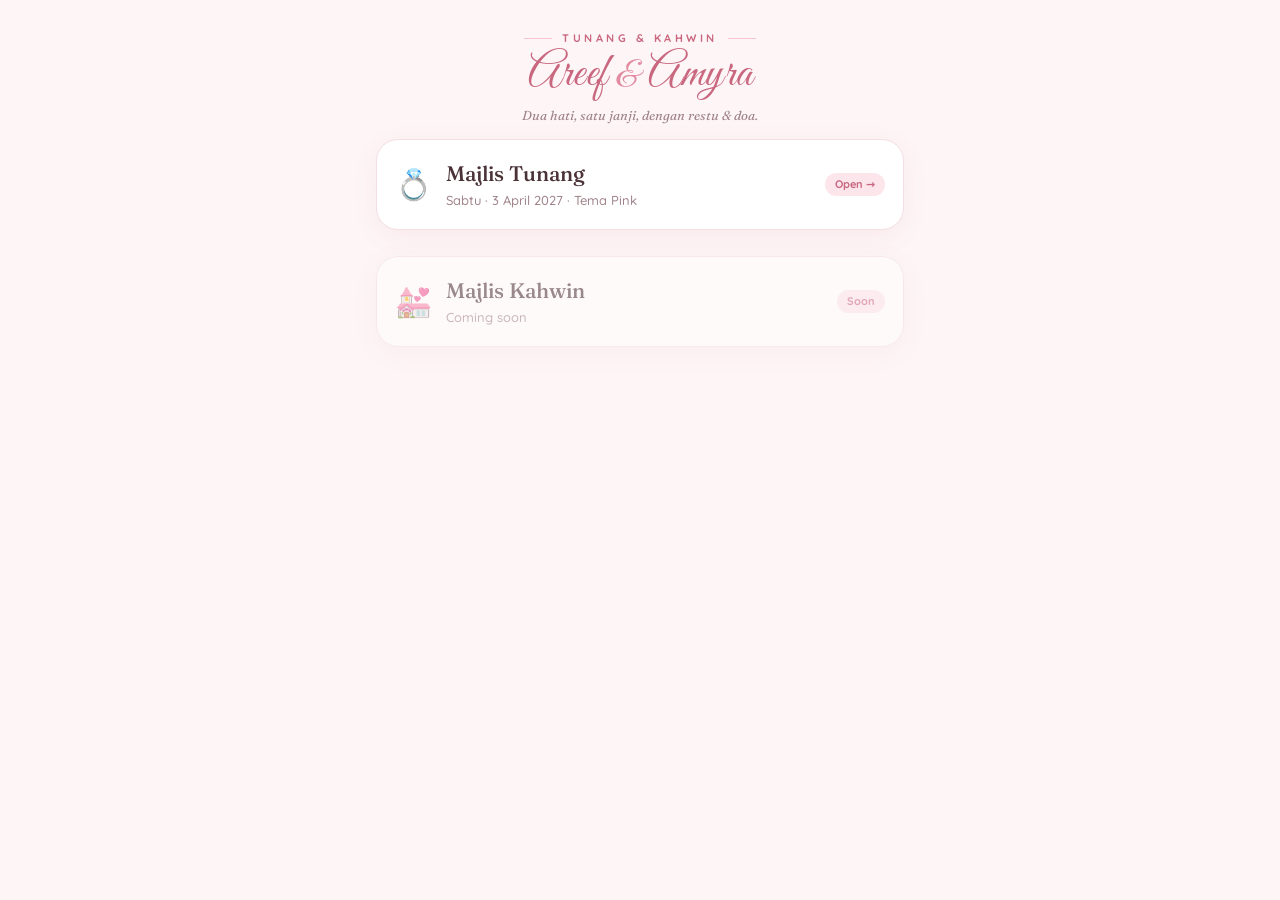
==== index.html @ 28b75dd6 "Engagement checklist with Google Sheets sync" ====
<!doctype html>
<html lang="ms">
<head>
  <meta charset="utf-8">
  <meta name="viewport" content="width=device-width, initial-scale=1">
  <title>Areef &amp; Amyra ♡</title>
  <meta name="description" content="Checklist tunang &amp; kahwin Areef &amp; Amyra.">
  <link rel="icon" href="data:image/svg+xml,<svg xmlns='http://www.w3.org/2000/svg' viewBox='0 0 100 100'><text y='.9em' font-size='90'>💍</text></svg>">
  <link rel="preconnect" href="https://fonts.googleapis.com">
  <link rel="preconnect" href="https://fonts.gstatic.com" crossorigin>
  <link href="https://fonts.googleapis.com/css2?family=Fraunces:ital,wght@0,500;1,500&family=Great+Vibes&family=Quicksand:wght@500;600;700&display=swap" rel="stylesheet">
  <link rel="stylesheet" href="css/style.css">
</head>
<body>
  <main>
    <header class="hero">
      <p class="kicker">Tunang &amp; Kahwin</p>
      <h1 class="couple">Areef <span>&amp;</span> Amyra</h1>
      <p class="tagline">Dua hati, satu janji, dengan restu &amp; doa.</p>
    </header>
    <div class="picks">
      <a class="card pick" href="tunang.html">
        <span class="big-emoji">💍</span>
        <div><h2>Majlis Tunang</h2><p>Sabtu · 3 April 2027 · Tema Pink</p></div>
        <span class="pill">Open →</span>
      </a>
      <div class="card pick soon">
        <span class="big-emoji">💒</span>
        <div><h2>Majlis Kahwin</h2><p>Coming soon</p></div>
        <span class="pill">Soon</span>
      </div>
    </div>
  </main>
</body>
</html>
---- css/style.css ----
/* Soft pink, minimalist. Change --accent to match the outfit exactly. */
:root {
  --bg: #fdf5f6;
  --card: #ffffff;
  --ink: #4a3237;
  --muted: #a0848a;
  --line: #f3dfe4;
  --accent: #e28aa0;        /* dusty rose */
  --accent-deep: #c9677f;
  --accent-soft: #fce6ec;
  --planned: #f6c6d3;
  --danger: #c4505f;
  --warn: #c98a2e;
  --ok: #5f9b7a;
  --shadow: 0 6px 24px rgba(201, 103, 127, 0.08);
  color-scheme: light;
}
@media (prefers-color-scheme: dark) {
  :root:not([data-theme="light"]) {
    --bg: #1d1517; --card: #281d20; --ink: #f7e9ec; --muted: #b9989f;
    --line: #3b2a2f; --accent: #f0a1b4; --accent-deep: #f6b9c7;
    --accent-soft: #3d272d; --planned: #6b3c48; --danger: #f08a96;
    --warn: #e9b867; --ok: #8fcaa8;
    --shadow: none; color-scheme: dark;
  }
}

* { box-sizing: border-box; }
html { -webkit-text-size-adjust: 100%; }
body {
  margin: 0;
  background: var(--bg);
  color: var(--ink);
  font: 15px/1.5 "Quicksand", system-ui, sans-serif;
  font-weight: 500;
}
main { max-width: 560px; margin: 0 auto; padding: 20px 16px 48px; }
button, input { font: inherit; color: inherit; }
h1, h2 { font-family: "Fraunces", Georgia, serif; font-weight: 500; margin: 0; }

.back { color: var(--muted); text-decoration: none; font-size: 13px; }
.back:hover { color: var(--accent-deep); }

.hero { text-align: center; margin: 10px 0 16px; }
.kicker {
  margin: 0; color: var(--accent-deep); letter-spacing: .32em; font-size: 11px; font-weight: 700; text-transform: uppercase;
  display: flex; align-items: center; justify-content: center; gap: 10px;
}
.kicker::before, .kicker::after { content: ''; width: 28px; height: 1px; background: var(--planned); }
.hero h1 { font-size: 30px; font-style: italic; margin: 2px 0; }
.hero h1.couple {
  font: 400 46px/1.05 "Great Vibes", "Fraunces", cursive; font-style: normal; color: var(--accent-deep);
  margin: 4px 0 2px; letter-spacing: .01em;
}
.couple span { color: var(--accent); font-size: .8em; }
.when { margin: 0; font: italic 500 15px "Fraunces", Georgia, serif; color: var(--ink); }
.hero-pills { margin: 8px 0 0; display: flex; justify-content: center; gap: 6px; flex-wrap: wrap; }
.hero-pills span {
  display: inline-flex; align-items: center; gap: 6px; padding: 3px 11px; border-radius: 99px;
  font-size: 12px; font-weight: 700; background: var(--accent-soft); color: var(--accent-deep);
}
.pill-theme i { width: 9px; height: 9px; border-radius: 50%; background: linear-gradient(135deg, #f7b6c8, var(--accent)); }
.tagline { margin: 8px 0 0; color: var(--muted); font: italic 13px "Fraunces", Georgia, serif; }

.card {
  background: var(--card);
  border: 1px solid var(--line);
  border-radius: 22px;
  padding: 18px;
  margin-bottom: 14px;
  box-shadow: var(--shadow);
}
.label { margin: 0; color: var(--muted); font-size: 12px; text-transform: uppercase; letter-spacing: .1em; }
.emoji { margin-right: 8px; }

/* ---------- Budget ---------- */
.budget-top { display: flex; justify-content: space-between; align-items: center; gap: 12px; }
.big { margin: 2px 0 0; font-size: 26px; font-weight: 700; white-space: nowrap; }
.cap {
  display: inline-flex; align-items: center; gap: 3px; margin-top: 4px; padding: 3px 10px; cursor: text;
  border: 1px dashed var(--planned); border-radius: 99px; font-size: 13px; color: var(--muted); white-space: nowrap;
  transition: border-color .15s, background .15s;
}
.cap:hover { border-color: var(--accent); background: var(--accent-soft); }
.cap:focus-within { border: 1px solid var(--accent); background: var(--accent-soft); }
.cap span { font-weight: 600; }
.cap input {
  width: 58px; border: none; background: transparent; padding: 0; color: var(--ink); font-weight: 700;
  -moz-appearance: textfield;
}
.cap input::-webkit-inner-spin-button { -webkit-appearance: none; }
.cap input:focus { outline: none; }
.cap i { font-style: normal; color: var(--accent-deep); font-size: 12px; }
.help-btn {
  width: 16px; height: 16px; border-radius: 50%; border: 1px solid var(--muted); background: none; padding: 0;
  font-size: 10px; line-height: 1; color: var(--muted); cursor: pointer; vertical-align: 1px; margin-left: 4px;
}
.help-btn:hover, .help-btn[aria-expanded="true"] { border-color: var(--accent); color: #fff; background: var(--accent); }
.help { margin: 10px 0 0; padding: 10px 12px; border-radius: 12px; background: var(--accent-soft); font-size: 12px; display: grid; grid-template-columns: auto 1fr; gap: 3px 10px; }
.help[hidden] { display: none; }
.help dt { font-weight: 700; color: var(--ink); white-space: nowrap; }
.help dd { margin: 0; color: var(--muted); }
.ring {
  --p: 0;
  width: 64px; height: 64px; border-radius: 50%; flex: none;
  background: conic-gradient(var(--accent) calc(var(--p) * 1%), var(--accent-soft) 0);
  display: grid; place-items: center; transition: background .3s;
}
.ring span {
  width: 50px; height: 50px; border-radius: 50%; background: var(--card);
  display: grid; place-items: center; font-weight: 700; font-size: 14px;
}
.bar {
  display: flex; height: 10px; border-radius: 99px; overflow: hidden;
  background: var(--accent-soft); margin: 16px 0 10px;
}
.bar i { display: block; height: 100%; transition: width .35s ease; }
.bar i:first-child { background: var(--accent); }
.bar i:last-child { background: var(--planned); }
.legend { display: flex; justify-content: space-between; flex-wrap: wrap; gap: 6px; font-size: 13px; color: var(--muted); }
.legend b { color: var(--ink); }
.dot { display: inline-block; width: 8px; height: 8px; border-radius: 50%; margin-right: 6px; }
.dot.paid { background: var(--accent); }
.dot.planned { background: var(--planned); }
.dot.free { background: var(--accent-soft); box-shadow: inset 0 0 0 1px var(--planned); }
.legend em { font-style: normal; }
.budget.over .big, .budget.over [data-left], .budget.over [data-left-label] { color: var(--danger); }

.next-due {
  display: block; width: 100%; margin-top: 10px; padding: 7px 10px; border: none; border-radius: 12px;
  background: var(--accent-soft); color: var(--ink); font-size: 12.5px; text-align: left; cursor: pointer;
}
.next-due[hidden] { display: none; }
.next-due span, .next-due b { display: block; white-space: nowrap; overflow: hidden; text-overflow: ellipsis; }
.next-due b { font-size: 13.5px; color: var(--ink); }
.next-due.soon span { color: var(--warn); font-weight: 700; }
.next-due.overdue span { color: var(--danger); font-weight: 700; }
.due-dot { display: inline-block; width: 7px; height: 7px; border-radius: 50%; margin-left: 6px; vertical-align: middle; flex: none; }
.due-dot.soon { background: var(--warn); }
.due-dot.overdue { background: var(--danger); }

/* ---------- Overview table (left) ---------- */
.ov-head { display: flex; justify-content: space-between; align-items: center; margin-bottom: 6px; }
.add-cat {
  width: 26px; height: 26px; border-radius: 50%; padding: 0; line-height: 1; font-size: 16px; font-weight: 700; cursor: pointer;
  border: 1px dashed var(--accent); background: none; color: var(--accent-deep);
}
.add-cat:hover, .add-cat:focus-visible { background: var(--accent); color: #fff; border-style: solid; outline: none; }
.cat-form { display: flex; gap: 6px; margin-top: 8px; }
.cat-form[hidden] { display: none; }
.cat-form input {
  min-width: 0; border: 1px solid var(--line); border-radius: 10px; background: transparent;
  padding: 6px 10px; font-size: 14px;
}
.cat-form input[name="emoji"] { width: 44px; flex: none; text-align: center; padding: 6px 4px; }
.cat-form input[name="name"] { flex: 1; }
.cat-form input:focus { outline: none; border-color: var(--accent); }
.cat-form button { border: none; border-radius: 10px; background: var(--accent); color: #fff; font-weight: 700; padding: 0 12px; cursor: pointer; }
/* ✎ × sit in the mini-bar slot and swap in on hover/focus, so names keep their width */
.ov-act { display: none; justify-content: center; gap: 4px; }
@media (hover: hover) {
  .overview tbody tr:is(:hover, :focus-within, .editing) .ov-bar > span:first-child { display: none; }
  .overview tbody tr:is(:hover, :focus-within, .editing) .ov-act { display: flex; }
}
@media (hover: none) {            /* touch: no hover, so show the bar and ✎ × side by side */
  .overview .ov-bar { width: 112px; white-space: nowrap; }
  .overview tbody .ov-bar > span:first-child { display: inline-block; width: 36px; vertical-align: middle; }
  .overview tbody .ov-act { display: inline-flex; vertical-align: middle; margin-left: 4px; gap: 2px; }
  .overview tbody .ov-act button { width: 30px; height: 30px; font-size: 16px; }
}
.del-cat, .edit-cat {
  cursor: pointer; border: none; background: none; padding: 0 2px; font-size: 16px; line-height: 1; color: var(--muted);
  opacity: .6; transition: opacity .15s, color .15s;
}
.overview tbody tr:hover :is(.del-cat, .edit-cat), :is(.del-cat, .edit-cat):focus-visible { opacity: .8; }
.edit-cat { font-size: 13px; }
.edit-cat:hover { color: var(--accent-deep); opacity: 1; }
.edit-cat:focus-visible { outline: 2px solid var(--accent); border-radius: 4px; }
.overview tbody tr.editing td { background: var(--accent-soft); box-shadow: inset 0 0 0 0 var(--accent); }
.overview tbody tr.editing .ov-name { color: var(--accent-deep); }
.del-cat:hover { color: var(--danger); opacity: 1; }
.del-cat:focus-visible { outline: 2px solid var(--accent); border-radius: 4px; }
@media (hover: none) { .del-cat, .edit-cat { opacity: .5; } }
.overview table { width: 100%; border-collapse: collapse; font-size: 14px; table-layout: fixed; }
.overview td { padding: 7px 0; border-top: 1px dashed var(--line); vertical-align: middle; }
.overview tbody tr:first-child td { border-top: none; }
.overview tbody tr { cursor: pointer; }
.overview tbody tr td { transition: background .15s; }
.overview tbody tr:hover td, .overview tbody tr:focus-visible td { background: var(--accent-soft); }
.overview tbody tr.on td { background: var(--accent-soft); }
.overview tbody tr.on .ov-name { font-weight: 700; }
.overview tbody tr:focus-visible { outline: none; }
.overview tr td:first-child { padding-left: 8px; border-radius: 10px 0 0 10px; }
.overview tr td:last-child { padding-right: 8px; border-radius: 0 10px 10px 0; }
.ov-name { white-space: nowrap; overflow: hidden; text-overflow: ellipsis; }
.ov-name .emoji { margin-right: 6px; }
.ov-bar { width: 56px; padding: 0 8px !important; }
.ov-bar > span:first-child { display: block; height: 6px; border-radius: 99px; background: var(--accent-soft); overflow: hidden; }
.ov-bar i { display: block; height: 100%; width: 0; background: var(--accent); border-radius: 99px; transition: width .35s ease; }
.overview tbody tr:hover .ov-bar > span:first-child, .overview tbody tr.on .ov-bar > span:first-child { background: var(--card); }
.ov-count { color: var(--muted); font-size: 12px; font-weight: 700; text-align: right; white-space: nowrap; width: 38px; }
.ov-rm { text-align: right; font-weight: 700; color: var(--accent-deep); white-space: nowrap; width: 88px; }
.complete .ov-name { color: var(--muted); text-decoration: line-through; text-decoration-color: var(--accent); }
.complete .ov-count { color: var(--accent-deep); }
.theirs-row .ov-rm { color: var(--muted); }
.overview tfoot td { border-top: 1.5px solid var(--line); padding-top: 9px; font-weight: 700; background: var(--card); }
.overview tfoot .ov-count { color: var(--ink); }

/* ---------- KPI strip ---------- */
.kpis { overflow-x: auto; scrollbar-width: none; margin: 0 -2px 14px; padding: 2px; scroll-snap-type: x mandatory; }
.kpi { scroll-snap-align: start; }
.kpis::-webkit-scrollbar { display: none; }
.kpi-track { display: flex; width: max-content; }
.kpi-track > [aria-hidden] { display: none; }               /* the loop copy only shows while moving */
.kpis.moving { overflow: hidden; mask-image: linear-gradient(90deg, transparent, #000 24px, #000 calc(100% - 24px), transparent); }
.kpis.moving .kpi-track > [aria-hidden] { display: flex; }
.kpis.moving .kpi-track { animation: marquee var(--dur, 30s) linear infinite; }
.kpis.moving:hover .kpi-track, .kpis.moving:focus-within .kpi-track { animation-play-state: paused; }
@keyframes marquee { to { transform: translateX(-50%); } }
/* When every card fits, stop moving and stretch them to fill the row */
@media (min-width: 960px) and (min-height: 600px) {
  .kpis:not(.moving) .kpi-track { width: 100%; }
  .kpis:not(.moving) .kpi { flex: 1 1 0; min-width: 0; }
  .kpis:not(.moving) .kpi:last-child { margin-right: 0; }
}

.kpi {
  flex: none; width: 196px; margin-right: 12px; padding: 12px 14px;
  display: flex; flex-direction: column; gap: 4px; text-align: left; cursor: pointer;
  background: var(--card); border: 1px solid var(--line); border-radius: 18px; box-shadow: var(--shadow);
  transition: border-color .2s, transform .2s, background .2s;
}
.kpi:hover { transform: translateY(-2px); border-color: var(--planned); }
.kpi:focus-visible { outline: 2px solid var(--accent); outline-offset: 2px; }
.kpi.on { border-color: var(--accent); background: var(--accent-soft); }
.kpi.theirs { background: var(--accent-soft); border-color: transparent; }
.kpi.theirs.on { border-color: var(--accent); }
.kpi-top { display: flex; align-items: center; min-width: 0; font-size: 13px; color: var(--muted); font-weight: 600; }
.kpi-top .emoji { margin-right: 6px; font-size: 15px; }
.kpi-name { white-space: nowrap; overflow: hidden; text-overflow: ellipsis; }
.kpi-rm { font-size: 22px; font-weight: 700; line-height: 1.2; }
.kpi-bar { display: block; height: 6px; border-radius: 99px; background: var(--accent-soft); overflow: hidden; }
.kpi.on .kpi-bar, .kpi.theirs .kpi-bar { background: var(--card); }
.kpi-bar i { display: block; height: 100%; width: 0; background: var(--accent); border-radius: 99px; transition: width .35s ease; }
.kpi-foot { display: flex; justify-content: space-between; gap: 6px; font-size: 12px; color: var(--muted); font-weight: 600; }
.kpi.complete .kpi-foot span:first-child { color: var(--accent-deep); }

/* ---------- Detail panel ---------- */
.detail { padding: 18px 20px; }
.detail.flash { animation: flash .9s ease; }
@keyframes flash { 0%, 50% { box-shadow: 0 0 0 3px var(--planned); } 100% { box-shadow: var(--shadow); } }
.d-head { display: flex; justify-content: space-between; align-items: flex-start; gap: 16px; flex-wrap: wrap; margin-bottom: 10px; }
.d-head h2 { font-size: 24px; }
.tip { margin: 2px 0 0; color: var(--muted); font-size: 13px; }
.d-stats { display: flex; gap: 8px; flex-wrap: wrap; }
.d-stats span { background: var(--accent-soft); border-radius: 14px; padding: 6px 12px; display: flex; flex-direction: column; min-width: 78px; }
.d-stats small { font-size: 11px; color: var(--muted); text-transform: uppercase; letter-spacing: .06em; }
.d-stats b { font-size: 16px; }

.d-wrap { overflow: auto; scrollbar-width: thin; }
.d-table { width: 100%; border-collapse: collapse; font-size: 14px; }
.d-table th {
  text-align: left; font-size: 11px; font-weight: 700; color: var(--muted); text-transform: uppercase;
  letter-spacing: .06em; padding: 6px 8px; border-bottom: 1.5px solid var(--line);
  position: sticky; top: 0; background: var(--card); z-index: 1; white-space: nowrap;
}
.d-table td { padding: 8px; border-top: 1px dashed var(--line); vertical-align: middle; }
.d-table tbody tr:first-child td { border-top: none; }
.d-table tr.flash td { animation: rowflash 1.4s ease; }
@keyframes rowflash { 0%, 40% { background: var(--accent-soft); } 100% { background: transparent; } }
.d-table .ck { width: 40px; padding-left: 0; }
.d-name { min-width: 160px; }
.d-name .name { display: block; transition: color .2s; }
.d-name .sub { display: block; font-size: 12px; color: var(--muted); }
.done .name { color: var(--muted); text-decoration: line-through; text-decoration-color: var(--accent); }
.na { color: var(--muted); font-size: 12px; }
.na span { opacity: .6; }
.del-cell { width: 28px; text-align: right; }

.check {
  flex: none; width: 28px; height: 28px; border-radius: 50%;
  border: 1.5px solid var(--line); background: transparent; cursor: pointer;
  display: grid; place-items: center; padding: 0;
  transition: border-color .2s, background .2s;
}
.check svg { width: 15px; height: 15px; fill: var(--line); transition: fill .2s, transform .2s; }
.check:hover svg { fill: var(--planned); }
.done .check { background: var(--accent-soft); border-color: var(--accent); }
.done .check svg { fill: var(--accent); }
.check.pop svg { animation: pop .4s ease; }
@keyframes pop { 40% { transform: scale(1.45); } 100% { transform: scale(1); } }
.check:focus-visible, .del:focus-visible { outline: 2px solid var(--accent); outline-offset: 2px; }

.amt, .pax label {
  display: inline-flex; align-items: center; gap: 2px; white-space: nowrap;
  font-size: 13px; color: var(--muted);
  background: var(--accent-soft); border-radius: 10px; padding: 4px 8px;
}
.amt input, .pax input {
  border: none; background: transparent; width: 64px; text-align: right;
  color: var(--ink); font-weight: 600; padding: 2px 0;
  -moz-appearance: textfield;
}
.pax input { width: 34px; }
.amt input::-webkit-inner-spin-button, .pax input::-webkit-inner-spin-button { -webkit-appearance: none; }
.amt input:focus, .pax input:focus { outline: none; }
.amt:focus-within, .pax label:focus-within { box-shadow: 0 0 0 1.5px var(--accent); }
.pax { display: flex; align-items: center; gap: 6px; font-size: 13px; color: var(--muted); margin-top: 4px; }
.pax-total { white-space: nowrap; }

.date {
  border: 1px solid var(--line); border-radius: 10px; background: transparent; padding: 4px 8px;
  font-size: 13px; color: var(--ink); min-width: 0; width: 140px;
}
.date:focus { outline: none; border-color: var(--accent); }

.st-cell { white-space: nowrap; }
.st-cell small { display: block; font-size: 11.5px; color: var(--muted); margin-top: 2px; }
.chip { display: inline-block; font-size: 12px; font-weight: 700; padding: 2px 10px; border-radius: 99px; background: var(--accent-soft); color: var(--muted); }
.chip.paid { color: var(--ok); }
.chip.plan { color: var(--accent-deep); }
.chip.soon { background: var(--warn); color: #fff; }
.chip.overdue { background: var(--danger); color: #fff; }
.chip.none { background: none; }

.del {
  border: none; background: none; color: var(--muted);
  font-size: 18px; line-height: 1; cursor: pointer; padding: 4px; opacity: .35;
  transition: opacity .2s, color .2s;
}
.item:hover .del, .del:focus { opacity: 1; }
.del:hover { color: var(--danger); }
@media (hover: none) { .del { opacity: .55; } }

.add-item {
  display: block; width: 100%; margin-top: 10px; padding: 10px 14px; cursor: pointer; text-align: left;
  border: 1.5px dashed var(--planned); border-radius: 14px; background: transparent;
  color: var(--accent-deep); font-weight: 700; font-size: 14px; transition: background .2s, border-color .2s;
}
.add-item:hover, .add-item:focus-visible { background: var(--accent-soft); border-color: var(--accent); outline: none; }

/* ---------- Tambah item popup ---------- */
.item-dlg {
  border: 1px solid var(--line); border-radius: 24px; padding: 0; width: min(440px, calc(100vw - 32px));
  max-height: calc(100dvh - 32px); background: var(--card); color: var(--ink);
  box-shadow: 0 24px 70px rgba(120, 50, 70, .28);
}
.item-dlg::backdrop { background: rgba(74, 50, 55, .28); backdrop-filter: blur(3px); }
.item-dlg[open] { animation: dlgin .22s ease; }
@keyframes dlgin { from { opacity: 0; transform: translateY(8px) scale(.98); } }
.item-dlg form { padding: 20px 20px 0; display: flex; flex-direction: column; gap: 12px; }
.item-dlg .row2 { display: grid; grid-template-columns: 1fr 120px; gap: 8px; }
.item-dlg .row2:has([data-plain][hidden]) { grid-template-columns: 1fr; }
.item-dlg [data-plain][hidden] { display: none; }
.seg-fields.pax3 { grid-template-columns: minmax(0, 1fr) minmax(0, 1fr) auto; align-items: end; }
.seg-fields > label, .item-dlg .row2 > label { min-width: 0; }
.item-dlg input { width: 100%; }
.pax-calc { margin: 0; padding: 6px 12px; border-radius: 12px; background: var(--accent-soft); display: flex; flex-direction: column; min-width: 92px; }
.pax-calc small { font-size: 11px; color: var(--muted); font-weight: 600; }
.pax-calc b { font-size: 16px; color: var(--accent-deep); }
.item-dlg h3 { margin: 2px 0 0; font: 500 22px "Fraunces", Georgia, serif; }
.item-dlg section { display: flex; flex-direction: column; gap: 8px; padding: 12px 14px; border-radius: 16px; background: var(--bg); border: 1px solid var(--line); }
.step { margin: 0; display: flex; align-items: center; gap: 8px; font-weight: 700; font-size: 14px; }
.step span {
  width: 22px; height: 22px; border-radius: 50%; display: grid; place-items: center; flex: none;
  background: var(--accent); color: #fff; font-size: 12px;
}
.item-dlg label { display: flex; flex-direction: column; gap: 4px; font-size: 12.5px; color: var(--muted); font-weight: 600; }
.item-dlg input {
  border: 1px solid var(--line); border-radius: 12px; padding: 9px 12px; background: var(--card);
  font-size: 15px; color: var(--ink); min-width: 0;
}
.item-dlg input:focus { outline: none; border-color: var(--accent); }
.item-dlg input.bad { border-color: var(--danger); animation: shake .3s; }
@keyframes shake { 25% { transform: translateX(-4px); } 75% { transform: translateX(4px); } }
.seg { display: flex; gap: 4px; padding: 4px; border-radius: 12px; background: var(--accent-soft); }
.seg button {
  flex: 1; border: none; border-radius: 9px; padding: 7px 10px; cursor: pointer;
  background: transparent; color: var(--muted); font-weight: 700; font-size: 13px; transition: background .15s, color .15s;
}
.seg button.on { background: var(--card); color: var(--accent-deep); box-shadow: 0 1px 4px rgba(201, 103, 127, .18); }
.seg button:focus-visible { outline: 2px solid var(--accent); outline-offset: 1px; }
.seg-fields { display: grid; grid-template-columns: 1fr 1fr; gap: 8px; }
.seg-fields[hidden] { display: none; }
.seg-fields:has(> label:only-child) { grid-template-columns: 1fr; }
.dlg-baki { margin: -4px 0 0; font-size: 13px; font-weight: 700; color: var(--accent-deep); min-height: 1em; }
.dlg-actions {
  display: flex; justify-content: flex-end; gap: 8px; position: sticky; bottom: 0;
  margin: 0 -20px; padding: 12px 20px 16px; background: var(--card); border-top: 1px solid var(--line);
}
.dlg-actions button { border: none; border-radius: 12px; padding: 10px 16px; cursor: pointer; font-weight: 700; }
.dlg-actions .ghost { background: none; color: var(--muted); }
.dlg-actions .ghost:hover { color: var(--accent-deep); }
.dlg-actions .primary { background: var(--accent); color: #fff; }
.dlg-actions .primary:hover { background: var(--accent-deep); }

.foot { text-align: center; color: var(--muted); font-size: 13px; margin-top: 20px; }
/* Google Sheet sync status + unlock */
.sync { display: flex; flex-direction: column; align-items: center; gap: 1px; font-size: 12px; font-weight: 600; margin-bottom: 6px; }
.sync small { font-weight: 500; font-size: 11px; opacity: .85; }
.sync.saved { color: var(--ok); }
.sync.saving, .sync.loading { color: var(--accent-deep); }
.sync.error { color: var(--danger); }
.unlock { display: flex; gap: 6px; justify-content: center; margin: 0 0 8px; }
.unlock[hidden] { display: none; }
.unlock input {
  min-width: 0; flex: 1; max-width: 200px; border: 1px solid var(--line); border-radius: 10px; background: var(--card);
  padding: 6px 10px; font-size: 13px;
}
.unlock input:focus { outline: none; border-color: var(--accent); }
.unlock button { border: none; border-radius: 10px; background: var(--accent); color: #fff; font-weight: 700; padding: 0 14px; cursor: pointer; }
.unlock button:disabled { opacity: .6; }
.nudge { animation: shake .35s; }
.tools button[hidden] { display: none; }
/* view-only: everything readable, nothing editable */
.readonly .detail input, .readonly .cap input { pointer-events: none; }
.readonly .add-item, .readonly .add-cat, .readonly .ov-act, .readonly .del, .readonly .cap i,
.readonly [data-act="import"], .readonly [data-act="reset"] { display: none !important; }
.readonly .check { cursor: default; }
.empty { color: var(--muted); text-align: center; margin: 40px 0; }
.foot p { margin: 6px 0; }
.tools { display: flex; justify-content: center; gap: 8px; }
.tools button {
  border: 1px solid var(--line); background: var(--card); border-radius: 99px;
  padding: 5px 14px; cursor: pointer; font-size: 13px;
}
.tools button:hover { border-color: var(--accent); color: var(--accent-deep); }
.fine { font-size: 12px; }

/* ---------- Phones / narrow: table rows become little stacked blocks ---------- */
@media (max-width: 959px), (max-height: 599px) {
  .d-table thead { display: none; }
  .d-table, .d-table tbody { display: block; }
  .d-table tr {
    display: grid; grid-template-columns: 1fr 1fr; gap: 8px 10px; position: relative;
    padding: 12px 28px 12px 40px; border-top: 1px dashed var(--line);
  }
  .d-table tbody tr:first-child { border-top: none; }
  .d-table td { border: none; padding: 0; min-width: 0; }
  .d-table .ck { position: absolute; left: 0; top: 10px; width: auto; }
  .d-table .del-cell { position: absolute; right: 0; top: 10px; width: auto; }
  .d-name { grid-column: 1 / -1; min-width: 0; }
  .d-table td[data-label] { display: flex; flex-direction: column; align-items: flex-start; gap: 3px; }
  .d-table td[data-label]::before { content: attr(data-label); font-size: 10.5px; color: var(--muted); text-transform: uppercase; letter-spacing: .05em; }
  .d-table .na { display: none; }
  .d-table .amt { width: 100%; }
  .d-table .amt input { flex: 1; width: auto; min-width: 0; }
  .date { width: 100%; }
  .d-stats { width: 100%; }
  .d-stats span { min-width: 0; flex: 1; }
}

/* ---------- Desktop: one screen, nothing on the page scrolls ---------- */
@media (min-width: 960px) and (min-height: 600px) {
  body:has(.main) { height: 100vh; height: 100dvh; overflow: hidden; }
  #app {
    --z: 1; zoom: var(--z);
    max-width: 1500px; height: calc(100vh / var(--z)); height: calc(100dvh / var(--z)); padding: 18px 22px;
    display: grid; grid-template-columns: clamp(320px, 25vw, 400px) minmax(0, 1fr); gap: 18px;
  }
  .side { display: flex; flex-direction: column; gap: 10px; min-height: 0; }
  .side .card { margin: 0; }
  .side .hero { margin: 0; }
  .side .hero h1.couple { font-size: 44px; }
  .budget { padding: 16px 20px; }
  .big { font-size: 30px; line-height: 1.2; }
  .ring { width: 70px; height: 70px; }
  .ring span { width: 56px; height: 56px; font-size: 15px; }
  .bar { height: 12px; margin: 14px 0 10px; }
  .legend { font-size: 13.5px; }
  .overview { padding: 14px 18px; flex: 0 1 auto; min-height: 0; display: flex; flex-direction: column; }
  .overview table { font-size: 14.5px; }
  .ov-scroll { min-height: 0; overflow-y: auto; scrollbar-width: thin; }
  .overview tfoot td { position: sticky; bottom: 0; }
  .side .foot { margin-top: auto; font-size: 12px; }
  .side .fine { display: none; }

  .main { display: flex; flex-direction: column; min-height: 0; min-width: 0; }
  .kpis { flex: none; }
  .detail { margin: 0; flex: 1 1 auto; min-height: 0; display: flex; flex-direction: column; }
  .d-wrap { flex: 1 1 auto; min-height: 0; }
}
/* Short laptop screens: same layout, a bit tighter */
@media (min-width: 960px) and (min-height: 600px) and (max-height: 720px) {
  #app { padding-top: 12px; padding-bottom: 12px; }
  .side .tagline, .side .back { display: none; }
  .side .hero h1.couple { font-size: 38px; margin: 0; }
  .when { font-size: 14px; }
  .hero-pills { margin-top: 5px; }
  .budget { padding: 12px 18px; }
  .big { font-size: 26px; }
  .ring { width: 62px; height: 62px; }
  .ring span { width: 48px; height: 48px; font-size: 14px; }
  .bar { margin: 10px 0 8px; }
  .overview { padding: 12px 18px; }
  .overview td { padding: 5px 0; }
  .kpis { margin-bottom: 12px; }
  .kpi { padding: 10px 14px; gap: 3px; }
  .kpi-rm { font-size: 20px; }
  .detail { padding: 14px 18px; }
  .d-head h2 { font-size: 21px; }
  .d-table td { padding: 6px 8px; }
  .tools button { padding: 4px 12px; }
}
/* Bigger screens: scale everything up so it fills the screen */
@media (min-width: 1500px) and (min-height: 760px) { #app { --z: 1.15; } }
@media (min-width: 1750px) and (min-height: 880px) { #app { --z: 1.3; } }
@media (min-width: 2200px) and (min-height: 1100px) { #app { --z: 1.55; } }

/* ---------- Landing ---------- */
.picks { display: grid; gap: 12px; }
.pick {
  display: flex; align-items: center; gap: 14px; text-decoration: none; color: inherit;
  transition: transform .2s, border-color .2s;
}
a.pick:hover { transform: translateY(-2px); border-color: var(--accent); }
.pick .big-emoji { font-size: 30px; }
.pick h2 { font-size: 21px; }
.pick p { margin: 2px 0 0; color: var(--muted); font-size: 13px; }
.pick.soon { opacity: .55; }
.pill {
  margin-left: auto; font-size: 11px; font-weight: 700; color: var(--accent-deep);
  background: var(--accent-soft); padding: 3px 10px; border-radius: 99px; white-space: nowrap;
}
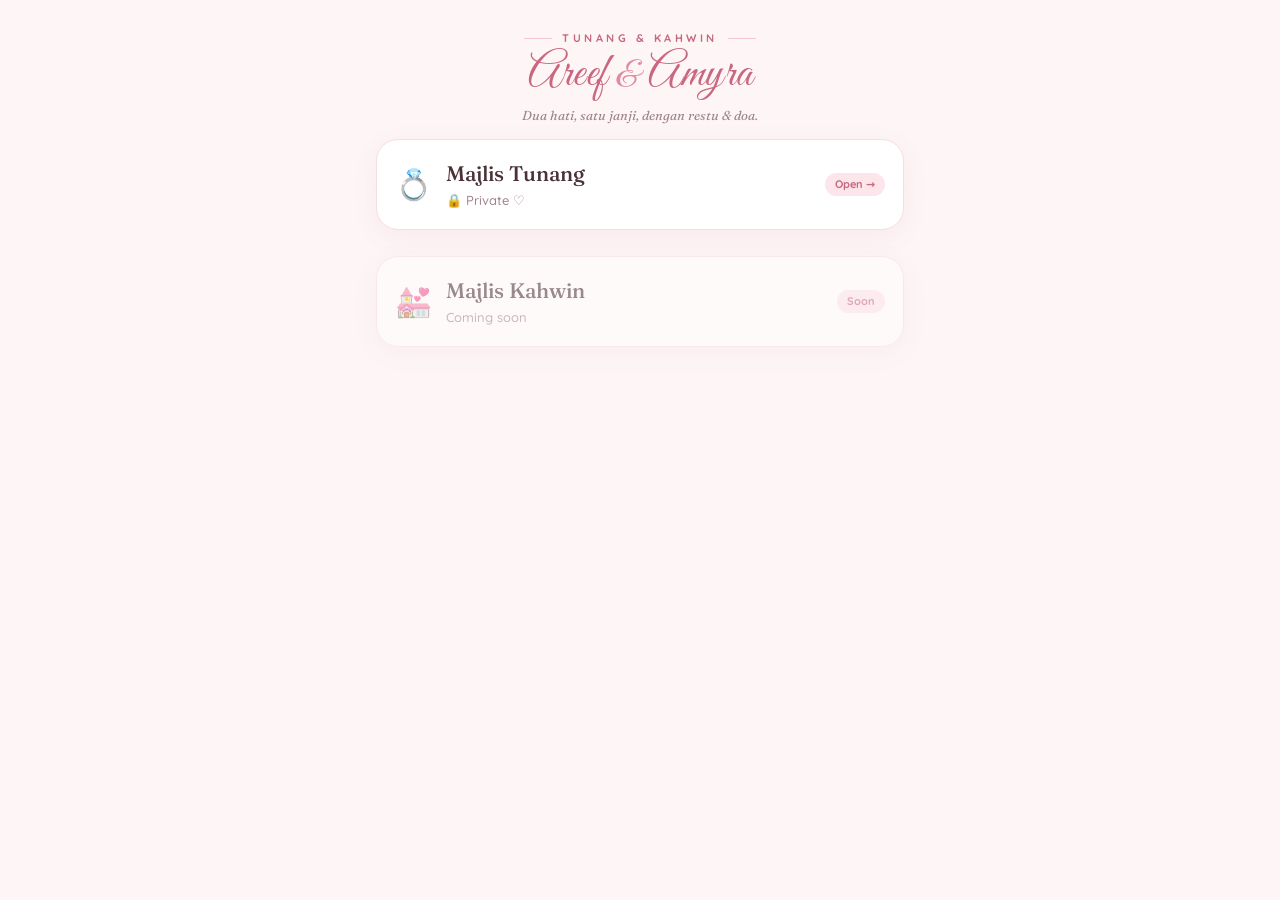
==== commit 061576d8: "Private mode: lock screen, date and theme in the Sheet" ====
--- a/index.html
+++ b/index.html
@@ -21,7 +21,7 @@
     <div class="picks">
       <a class="card pick" href="tunang.html">
         <span class="big-emoji">💍</span>
-        <div><h2>Majlis Tunang</h2><p>Sabtu · 3 April 2027 · Tema Pink</p></div>
+        <div><h2>Majlis Tunang</h2><p>🔒 Private ♡</p></div>
         <span class="pill">Open →</span>
       </a>
       <div class="card pick soon">
--- a/css/style.css
+++ b/css/style.css
@@ -427,8 +427,53 @@
 .tools button:hover { border-color: var(--accent); color: var(--accent-deep); }
 .fine { font-size: 12px; }
 
+.when.secret { color: var(--muted); font-size: 13px; }
+.edit-event, .set-date { border: none; background: none; cursor: pointer; color: var(--accent-deep); font: 600 12px "Quicksand", sans-serif; padding: 0 2px; opacity: .6; }
+.edit-event:hover, .set-date:hover { opacity: 1; }
+.set-date { opacity: 1; border: 1px dashed var(--accent); border-radius: 99px; padding: 3px 12px; }
+.event-form { display: flex; gap: 6px; align-items: flex-end; justify-content: center; margin-top: 8px; flex-wrap: wrap; }
+.event-form[hidden] { display: none; }
+.event-form label { display: flex; flex-direction: column; gap: 2px; font-size: 11px; color: var(--muted); font-weight: 600; text-align: left; }
+.event-form input { border: 1px solid var(--line); border-radius: 10px; padding: 5px 8px; background: var(--card); font-size: 13px; width: 130px; }
+.event-form input[name="theme"] { width: 80px; }
+.event-form input:focus { outline: none; border-color: var(--accent); }
+.event-form button { border: none; border-radius: 10px; background: var(--accent); color: #fff; font-weight: 700; padding: 6px 12px; cursor: pointer; }
+
+/* ---------- Locked (private) screen ---------- */
+.skel { display: flex; flex-direction: column; gap: 10px; }
+.skel b { display: block; height: 22px; width: 45%; border-radius: 8px; background: var(--planned); opacity: .55; }
+.skel i, .skel-kpi i { display: block; height: 10px; border-radius: 99px; background: var(--accent-soft); }
+.skel-kpis { display: grid; grid-template-columns: repeat(4, 1fr); gap: 12px; margin-bottom: 14px; }
+.skel-kpi { display: flex; flex-direction: column; gap: 10px; padding: 16px; border-radius: 18px; background: var(--card); border: 1px solid var(--line); }
+.skel-kpi i:nth-child(2) { height: 18px; background: var(--planned); opacity: .5; }
+.skel-table i { height: 14px; }
+.skel-board, .side .skel { filter: blur(2px); opacity: .75; animation: shimmer 2.4s ease-in-out infinite; }
+@keyframes shimmer { 50% { opacity: .45; } }
+@media (prefers-reduced-motion: reduce) { .skel-board, .side .skel { animation: none; } }
+.locked-main { position: relative; }
+.lock-card {
+  width: min(380px, calc(100% - 32px)); margin: 0 auto 16px; text-align: center; padding: 26px 24px 22px;
+  box-shadow: 0 20px 60px rgba(201, 103, 127, .22); display: flex; flex-direction: column; align-items: center; gap: 8px;
+}
+.lock-ico { width: 56px; height: 56px; border-radius: 50%; display: grid; place-items: center; font-size: 24px; background: var(--accent-soft); }
+.lock-card h2 { font: 400 40px/1.1 "Great Vibes", "Fraunces", cursive; color: var(--accent-deep); }
+.lock-card p { margin: 0; color: var(--muted); font-size: 14px; }
+.lock-row { display: flex; gap: 8px; width: 100%; margin-top: 8px; }
+.lock-row input {
+  flex: 1; min-width: 0; border: 1px solid var(--line); border-radius: 12px; padding: 10px 14px;
+  background: var(--bg); font-size: 15px;
+}
+.lock-row input:focus { outline: none; border-color: var(--accent); }
+.lock-row button { border: none; border-radius: 12px; background: var(--accent); color: #fff; font-weight: 700; padding: 0 18px; cursor: pointer; }
+.lock-row button:hover { background: var(--accent-deep); }
+.lock-row button:disabled { opacity: .6; }
+.lock-msg { min-height: 1.2em; color: var(--danger); font-weight: 600; }
+
 /* ---------- Phones / narrow: table rows become little stacked blocks ---------- */
 @media (max-width: 959px), (max-height: 599px) {
+  .side .skel { display: none; }                         /* locked: passcode card right under the names */
+  .locked-main { display: flex; flex-direction: column; }
+  .locked-main .lock-card { order: -1; margin-top: 4px; }
   .d-table thead { display: none; }
   .d-table, .d-table tbody { display: block; }
   .d-table tr {
@@ -479,6 +524,9 @@
   .kpis { flex: none; }
   .detail { margin: 0; flex: 1 1 auto; min-height: 0; display: flex; flex-direction: column; }
   .d-wrap { flex: 1 1 auto; min-height: 0; }
+  .skel-board { display: flex; flex-direction: column; height: 100%; }
+  .skel-table { flex: 1; margin: 0; }
+  .lock-card { position: absolute; top: 50%; left: 50%; transform: translate(-50%, -50%); margin: 0; }
 }
 /* Short laptop screens: same layout, a bit tighter */
 @media (min-width: 960px) and (min-height: 600px) and (max-height: 720px) {
